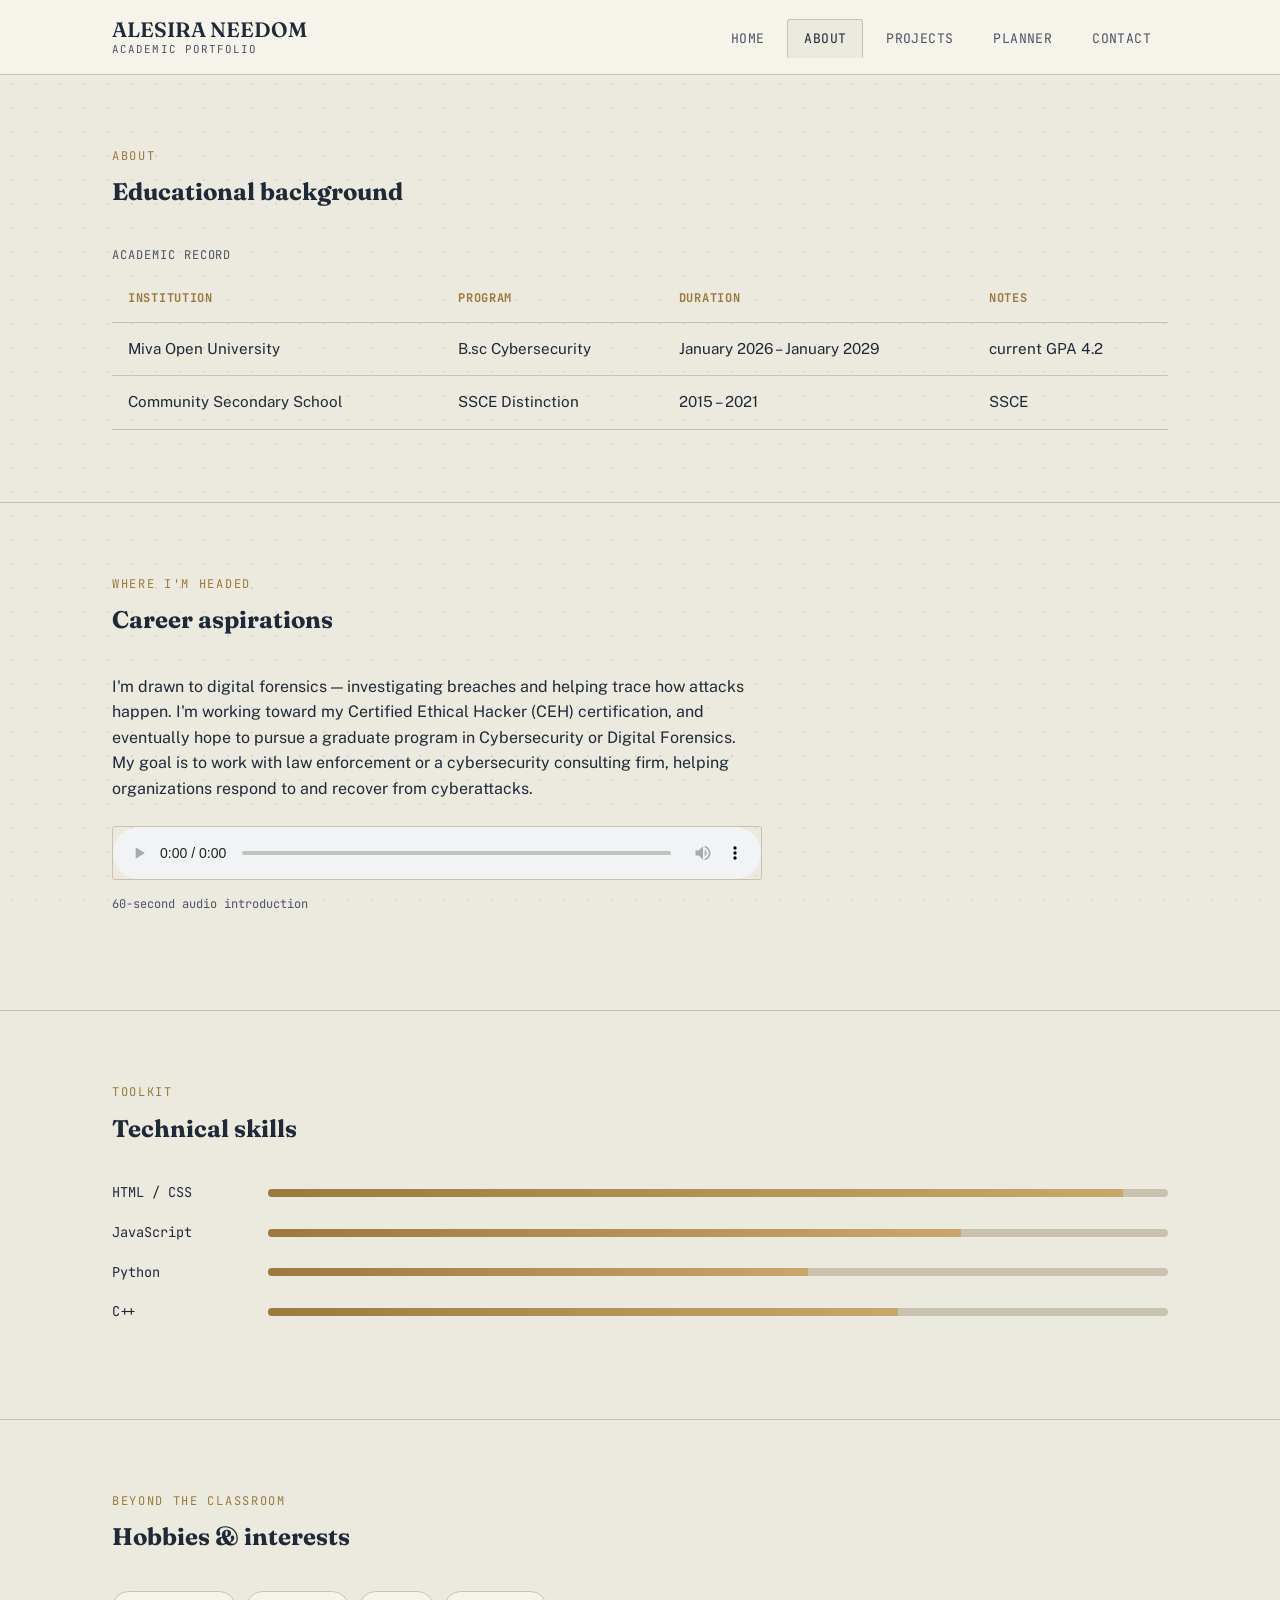
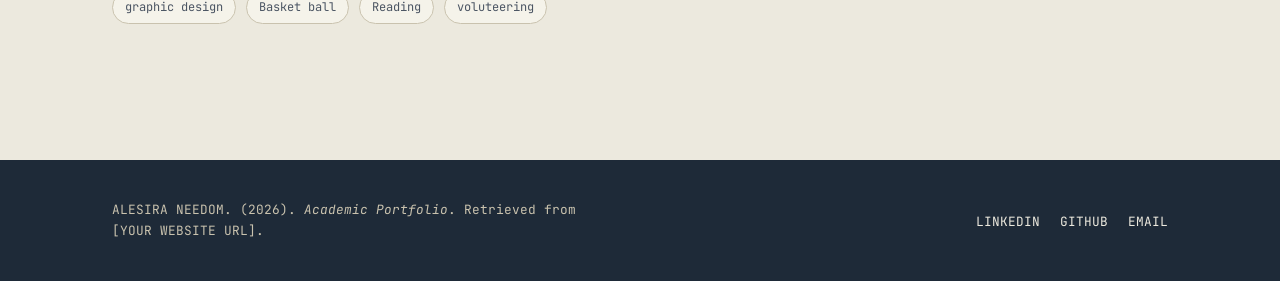
==== about.html @ df94f777 "website uploaded files" ====
<!DOCTYPE html>
<html lang="en">
<head>
<meta charset="UTF-8">
<meta name="viewport" content="width=device-width, initial-scale=1.0">
<title>About — ALESIRA NEEDOM</title>
<meta name="description" content="Educational background, career aspirations, technical skills, and interests of ALESIRA NEEDOM.">
<link rel="preconnect" href="https://fonts.googleapis.com">
<link href="https://fonts.googleapis.com/css2?family=Fraunces:opsz,wght@9..144,500;9..144,600&family=Public+Sans:wght@400;500;600&family=JetBrains+Mono:wght@400;500&display=swap" rel="stylesheet">
<link rel="stylesheet" href="css/style.css">
</head>
<body>

<header class="site-header">
  <div class="header-inner">
    <a href="index.html" class="brand">
      <span class="brand-name">ALESIRA NEEDOM</span>
      <span class="brand-tag">Academic Portfolio</span>
    </a>
    <nav class="site-nav" aria-label="Primary">
      <button class="nav-toggle" aria-expanded="false" aria-controls="nav-list" aria-label="Toggle navigation menu">
        <span></span><span></span><span></span>
      </button>
      <ul id="nav-list" class="nav-list">
        <li><a href="index.html">Home</a></li>
        <li><a href="about.html">About</a></li>
        <li><a href="projects.html">Projects</a></li>
        <li><a href="planner.html">Planner</a></li>
        <li><a href="contact.html">Contact</a></li>
      </ul>
    </nav>
  </div>
</header>

<main>
  <section>
    <div class="wrap">
      <div class="section-head">
        <span class="eyebrow">About</span>
        <h1>Educational background</h1>
      </div>
      <table>
        <caption>Academic record</caption>
        <thead>
          <tr>
            <th scope="col">Institution</th>
            <th scope="col">Program</th>
            <th scope="col">Duration</th>
            <th scope="col">Notes</th>
          </tr>
        </thead>
        <tbody>
          <tr>
            <td>Miva Open University</td>
            <td>B.sc Cybersecurity</td>
            <td>January 2026 – January 2029</td>
            <td>current GPA 4.2</td>
          </tr>
          <tr>
            <td>Community Secondary School</td>
            <td>SSCE Distinction</td>
            <td>2015 – 2021</td>
            <td>SSCE</td>
          </tr>
          </tr>
        </tbody>
      </table>
    </div>
  </section>

  <section>
    <div class="wrap">
      <div class="section-head">
        <span class="eyebrow">Where I'm headed</span>
        <h2>Career aspirations</h2>
      </div>
      <p style="max-width: 65ch;">
        I'm drawn to digital forensics — investigating breaches and helping trace how attacks happen. I'm working toward my Certified Ethical Hacker (CEH) certification, 
        and eventually hope to pursue a graduate program in Cybersecurity or Digital Forensics. 
        My goal is to work with law enforcement or a cybersecurity consulting firm, helping organizations respond to and recover from cyberattacks.
      </p>
      <div class="media-block" style="max-width: 65ch;">
        <audio controls>
          <source src="c:\Users\NEEDOM ALESIRA\OneDrive\Documents\Sound Recordings\Recording (2).m4a" type="audio/mpeg">
        </audio>
        <p class="media-caption">60-second audio introduction</p>
      </div>
    </div>
  </section>

  <section>
    <div class="wrap">
      <div class="section-head">
        <span class="eyebrow">Toolkit</span>
        <h2>Technical skills</h2>
      </div>
      <div class="skills-list">
        <div class="skill-row">
          <span class="skill-name">HTML / CSS</span>
          <div class="skill-track"><div class="skill-fill" style="width: 95%;"></div></div>
        </div>
        <div class="skill-row">
          <span class="skill-name">JavaScript</span>
          <div class="skill-track"><div class="skill-fill" style="width: 77%;"></div></div>
        </div>
        <div class="skill-row">
          <span class="skill-name">Python</span>
          <div class="skill-track"><div class="skill-fill" style="width: 60%;"></div></div>
        </div>
        <div class="skill-row">
          <span class="skill-name">C++</span>
          <div class="skill-track"><div class="skill-fill" style="width: 70%;"></div></div>
        </div>
      </div>
      <p style="margin-top: 24px; font-family: var(--font-mono); font-size: 0.8rem; color: var(--slate);"></p>
    </div>
  </section>

  <section>
    <div class="wrap">
      <div class="section-head">
        <span class="eyebrow">Beyond the classroom</span>
        <h2>Hobbies &amp; interests</h2>
      </div>
      <div class="chip-row">
        <span class="chip">graphic design</span>
        <span class="chip">Basket ball</span>
        <span class="chip">Reading</span>
        <span class="chip">voluteering</span>
      </div>
    </div>
  </section>
</main>

<footer class="site-footer">
  <div class="wrap footer-inner">
    <p class="citation">
      ALESIRA NEEDOM. (<span id="year"></span>). <em>Academic Portfolio</em>. Retrieved from [YOUR WEBSITE URL].
    </p>
    <ul class="footer-links">
      <li><a href="http://www.linkedin.com/in/alesira-needom">LinkedIn</a></li>
      <li><a href="https://github.com/alesira-nee219">GitHub</a></li>
      <li><a href="mailto:a.needom7508@miva.edu.ng">Email</a></li>
    </ul>
  </div>
</footer>

<script src="js/main.js"></script>
</body>
</html>
---- css/style.css ----
/* =========================================================
   ACADEMIC PORTFOLIO — STYLESHEET
   Palette:  Ink #1E2A38 | Paper #ECE9DE | Brass #9C7A3C
             Crimson #7A2E2E | Slate #4B5563 | Line #C9C2AE
   Type:     Display  — 'Fraunces'      (headlines)
             Body     — 'Public Sans'   (copy)
             Utility  — 'JetBrains Mono' (labels, data, code)
   ========================================================= */

:root {
  --ink: #1E2A38;
  --paper: #ECE9DE;
  --paper-raised: #F5F3EA;
  --brass: #9C7A3C;
  --brass-light: #C9A768;
  --crimson: #7A2E2E;
  --slate: #4B5563;
  --line: #C9C2AE;

  --font-display: 'Fraunces', Georgia, serif;
  --font-body: 'Public Sans', -apple-system, BlinkMacSystemFont, sans-serif;
  --font-mono: 'JetBrains Mono', 'Courier New', monospace;

  --radius: 3px;
  --max-width: 1120px;
  --transition: 220ms ease;
}

/* ---------- Reset ---------- */
*, *::before, *::after { box-sizing: border-box; }
html { scroll-behavior: smooth; }
body {
  margin: 0;
  background-color: var(--paper);
  color: var(--ink);
  font-family: var(--font-body);
  font-size: 16px;
  line-height: 1.6;
  position: relative;
}

/* Notebook dot-grid background — signature texture */
body::before {
  content: "";
  position: fixed;
  inset: 0;
  background-image: radial-gradient(circle, rgba(30,42,56,0.10) 1px, transparent 1px);
  background-size: 24px 24px;
  pointer-events: none;
  z-index: 0;
}

img { max-width: 100%; display: block; }
a { color: var(--brass); text-decoration: none; }
a:hover { text-decoration: underline; }
ul { list-style: none; margin: 0; padding: 0; }
h1, h2, h3, h4 { font-family: var(--font-display); color: var(--ink); line-height: 1.15; margin: 0 0 0.5em; }
p { margin: 0 0 1em; }

:focus-visible {
  outline: 2px solid var(--brass);
  outline-offset: 3px;
}

.eyebrow {
  font-family: var(--font-mono);
  font-size: 0.75rem;
  letter-spacing: 0.14em;
  text-transform: uppercase;
  color: var(--brass);
  display: block;
  margin-bottom: 0.75rem;
}

.wrap {
  max-width: var(--max-width);
  margin: 0 auto;
  padding: 0 32px;
  position: relative;
  z-index: 1;
}

section { padding: 72px 0; border-bottom: 1px solid var(--line); }
section:last-of-type { border-bottom: none; }

.btn {
  display: inline-block;
  font-family: var(--font-mono);
  font-size: 0.85rem;
  letter-spacing: 0.04em;
  text-transform: uppercase;
  padding: 12px 24px;
  border-radius: var(--radius);
  border: 1px solid var(--ink);
  transition: background var(--transition), color var(--transition), transform var(--transition);
}
.btn:hover { text-decoration: none; transform: translateY(-2px); }
.btn-primary { background: var(--ink); color: var(--paper-raised); }
.btn-primary:hover { background: var(--brass); border-color: var(--brass); color: var(--ink); }
.btn-ghost { background: transparent; color: var(--ink); }
.btn-ghost:hover { background: var(--ink); color: var(--paper-raised); }

/* ---------- Header / Binder-tab navigation ---------- */
.site-header {
  position: sticky;
  top: 0;
  z-index: 50;
  background: var(--paper-raised);
  border-bottom: 1px solid var(--line);
}
.header-inner {
  max-width: var(--max-width);
  margin: 0 auto;
  padding: 18px 32px;
  display: flex;
  align-items: center;
  justify-content: space-between;
}
.brand { display: flex; flex-direction: column; line-height: 1.2; }
.brand-name { font-family: var(--font-display); font-size: 1.3rem; font-weight: 600; color: var(--ink); }
.brand-tag { font-family: var(--font-mono); font-size: 0.68rem; letter-spacing: 0.1em; text-transform: uppercase; color: var(--slate); }
.brand:hover { text-decoration: none; }

.nav-toggle {
  display: none;
  flex-direction: column;
  gap: 5px;
  background: none;
  border: none;
  cursor: pointer;
  padding: 6px;
}
.nav-toggle span { width: 24px; height: 2px; background: var(--ink); }

.nav-list { display: flex; gap: 6px; }
.nav-list a {
  font-family: var(--font-mono);
  font-size: 0.82rem;
  letter-spacing: 0.03em;
  text-transform: uppercase;
  color: var(--slate);
  padding: 10px 16px;
  border: 1px solid transparent;
  border-bottom: none;
  border-radius: var(--radius) var(--radius) 0 0;
  position: relative;
  top: 1px;
}
.nav-list a:hover { color: var(--ink); text-decoration: none; border-color: var(--line); }
.nav-list a.active {
  color: var(--ink);
  background: var(--paper);
  border-color: var(--line);
  border-bottom: 1px solid var(--paper);
}

/* ---------- Hero ---------- */
.hero { padding: 88px 0 64px; border-bottom: 1px solid var(--line); }
.hero-grid {
  display: grid;
  grid-template-columns: 1.2fr 0.8fr;
  gap: 48px;
  align-items: center;
}
.hero h1 { font-size: clamp(2.4rem, 5vw, 4rem); font-weight: 600; }
.hero .lede { font-size: 1.1rem; color: var(--slate); max-width: 46ch; }
.hero-actions { display: flex; gap: 14px; margin-top: 28px; flex-wrap: wrap; }

.hero-portrait { position: relative; justify-self: center; }
.portrait-frame {
  width: 280px;
  height: 280px;
  border-radius: 50%;
  overflow: hidden;
  border: 4px solid var(--paper-raised);
  box-shadow: 0 0 0 1px var(--line);
}
.portrait-frame img { width: 100%; height: 100%; object-fit: cover; }

/* Wax-seal badge — signature element */
.seal {
  position: absolute;
  bottom: -6px;
  right: -6px;
  width: 84px;
  height: 84px;
  border-radius: 50%;
  background: radial-gradient(circle at 35% 30%, var(--brass-light), var(--brass) 70%);
  display: flex;
  align-items: center;
  justify-content: center;
  font-family: var(--font-display);
  font-weight: 600;
  font-size: 1.3rem;
  color: var(--paper-raised);
  box-shadow: 0 4px 10px rgba(30,42,56,0.35);
  transform: rotate(-8deg);
  border: 2px solid rgba(255,255,255,0.4);
  animation: spin 2s linear infinite;
}

@keyframes spin{
  from{
    transform:rotate(0deg);
  }
  to {
    transform: rotate(360deg);
  }
}


/* ---------- Stat strip ---------- */
.stats { display: grid; grid-template-columns: repeat(4, 1fr); gap: 1px; background: var(--line); border: 1px solid var(--line); }
.stat-card { background: var(--paper-raised); padding: 28px 20px; text-align: center; }
.stat-number { font-family: var(--font-mono); font-size: 2rem; color: var(--brass); display: block; }
.stat-label { font-family: var(--font-mono); font-size: 0.72rem; letter-spacing: 0.08em; text-transform: uppercase; color: var(--slate); }

/* ---------- Generic section heading ---------- */
.section-head { max-width: 60ch; margin-bottom: 40px; }

/* ---------- Tables (education / office hours) ---------- */
table { width: 100%; border-collapse: collapse; font-size: 0.95rem; }
caption { text-align: left; font-family: var(--font-mono); font-size: 0.75rem; text-transform: uppercase; letter-spacing: 0.08em; color: var(--slate); margin-bottom: 10px; }
th, td { text-align: left; padding: 14px 16px; border-bottom: 1px solid var(--line); }
th { font-family: var(--font-mono); font-size: 0.75rem; text-transform: uppercase; letter-spacing: 0.06em; color: var(--brass); }

/* ---------- Skill bars ---------- */
.skills-list { display: flex; flex-direction: column; gap: 18px; }
.skill-row { display: grid; grid-template-columns: 140px 1fr; align-items: center; gap: 16px; }
.skill-name { font-family: var(--font-mono); font-size: 0.85rem; }
.skill-track { height: 8px; background: var(--line); border-radius: 4px; overflow: hidden; }
.skill-fill { height: 100%; background: linear-gradient(90deg, var(--brass), var(--brass-light)); }

/* ---------- Tag chips ---------- */
.chip-row { display: flex; flex-wrap: wrap; gap: 10px; }
.chip {
  font-family: var(--font-mono);
  font-size: 0.75rem;
  padding: 6px 12px;
  border: 1px solid var(--line);
  border-radius: 100px;
  color: var(--slate);
  background: var(--paper-raised);
}

/* ---------- Cards grid (hobbies, projects) ---------- */
.grid-3 { display: grid; grid-template-columns: repeat(3, 1fr); gap: 28px; }
.card {
  background: var(--paper-raised);
  border: 1px solid var(--line);
  border-radius: var(--radius);
  overflow: hidden;
  transition: transform var(--transition), box-shadow var(--transition);
}
.card:hover { transform: translateY(-4px); box-shadow: 0 12px 24px rgba(30,42,56,0.12); }
.card-body { padding: 24px; }
.card h3 { font-size: 1.15rem; margin-bottom: 8px; }
.card-media { border-bottom: 1px solid var(--line); }
.card-links { display: flex; gap: 16px; margin-top: 16px; font-family: var(--font-mono); font-size: 0.82rem; }

/* ---------- Audio / video multimedia ---------- */
.media-block { margin: 24px 0; }
audio, video { width: 100%; border-radius: var(--radius); border: 1px solid var(--line); }
.media-caption { font-family: var(--font-mono); font-size: 0.75rem; color: var(--slate); margin-top: 8px; }

/* ---------- Planner ---------- */
.planner-form {
  display: grid;
  grid-template-columns: 2fr 1fr 1fr auto;
  gap: 12px;
  background: var(--paper-raised);
  border: 1px solid var(--line);
  padding: 20px;
  border-radius: var(--radius);
}
.planner-filters { display: flex; gap: 8px; margin: 24px 0; }
.filter-btn {
  font-family: var(--font-mono);
  font-size: 0.78rem;
  text-transform: uppercase;
  padding: 8px 16px;
  border: 1px solid var(--line);
  background: var(--paper-raised);
  border-radius: 100px;
  cursor: pointer;
  color: var(--slate);
}
.filter-btn.active { background: var(--ink); color: var(--paper-raised); border-color: var(--ink); }

.task-list { display: flex; flex-direction: column; gap: 10px; }
.task-item {
  display: flex;
  align-items: center;
  gap: 14px;
  background: var(--paper-raised);
  border: 1px solid var(--line);
  border-left: 4px solid var(--brass);
  padding: 14px 18px;
  border-radius: var(--radius);
}
.task-item.completed { border-left-color: var(--slate); opacity: 0.6; }
.task-item.completed .task-title { text-decoration: line-through; }
.task-check {
  width: 20px; height: 20px;
  border: 2px solid var(--ink);
  border-radius: 50%;
  cursor: pointer;
  flex-shrink: 0;
  background: transparent;
  position: relative;
}
.task-item.completed .task-check { background: var(--ink); }
.task-item.completed .task-check::after {
  content: "";
  position: absolute; left: 5px; top: 1px;
  width: 6px; height: 10px;
  border: solid var(--paper-raised);
  border-width: 0 2px 2px 0;
  transform: rotate(45deg);
}
.task-title { flex: 1; }
.task-meta { font-family: var(--font-mono); font-size: 0.72rem; color: var(--slate); text-transform: uppercase; }
.task-delete {
  background: none; border: none; cursor: pointer;
  color: var(--crimson); font-family: var(--font-mono); font-size: 0.78rem; text-transform: uppercase;
}
.empty-state { font-family: var(--font-mono); font-size: 0.85rem; color: var(--slate); padding: 24px; text-align: center; border: 1px dashed var(--line); border-radius: var(--radius); }

/* ---------- Forms (contact) ---------- */
.form-grid { display: grid; grid-template-columns: 1fr 1fr; gap: 20px; }
.form-field { display: flex; flex-direction: column; gap: 6px; }
.form-field.full { grid-column: 1 / -1; }
label { font-family: var(--font-mono); font-size: 0.75rem; text-transform: uppercase; letter-spacing: 0.05em; color: var(--slate); }
input, textarea {
  font-family: var(--font-body);
  font-size: 1rem;
  padding: 12px 14px;
  border: 1px solid var(--line);
  border-radius: var(--radius);
  background: var(--paper-raised);
  color: var(--ink);
}
textarea { resize: vertical; min-height: 120px; }
input:focus, textarea:focus { border-color: var(--brass); }
input.error, textarea.error { border-color: var(--crimson); }
.error-msg { font-family: var(--font-mono); font-size: 0.72rem; color: var(--crimson); min-height: 16px; }
.form-status {
  margin-top: 20px; padding: 14px 18px; border-radius: var(--radius);
  font-family: var(--font-mono); font-size: 0.85rem; display: none;
}
.form-status.success { display: block; background: rgba(156,122,60,0.15); border: 1px solid var(--brass); color: var(--ink); }
.form-status.failure { display: block; background: rgba(122,46,46,0.1); border: 1px solid var(--crimson); color: var(--crimson); }

.contact-info { display: grid; grid-template-columns: repeat(3, 1fr); gap: 24px; margin-top: 48px; }
.contact-info .card-body { text-align: center; }

/* ---------- Footer ---------- */
.site-footer { background: var(--ink); color: var(--paper); padding: 40px 0; margin-top: 64px; }
.footer-inner { display: flex; justify-content: space-between; align-items: center; flex-wrap: wrap; gap: 16px; }
.citation { font-family: var(--font-mono); font-size: 0.8rem; color: #C9C2AE; max-width: 60ch; margin: 0; }
.footer-links { display: flex; gap: 20px; }
.footer-links a { color: var(--paper); font-family: var(--font-mono); font-size: 0.8rem; text-transform: uppercase; }

/* ---------- Scroll reveal ---------- */
.reveal { opacity: 0; transform: translateY(16px); transition: opacity 600ms ease, transform 600ms ease; }
.reveal.is-visible { opacity: 1; transform: translateY(0); }

/* ---------- Responsive ---------- */
@media (max-width: 860px) {
  .hero-grid { grid-template-columns: 1fr; text-align: center; }
  .hero-portrait { order: -1; }
  .hero-actions { justify-content: center; }
  .stats { grid-template-columns: repeat(2, 1fr); }
  .grid-3 { grid-template-columns: 1fr; }
  .form-grid { grid-template-columns: 1fr; }
  .contact-info { grid-template-columns: 1fr; }
  .planner-form { grid-template-columns: 1fr; }
}

@media (max-width: 720px) {
  .nav-toggle { display: flex; }
  .nav-list {
    position: absolute;
    top: 100%; left: 0; right: 0;
    flex-direction: column;
    background: var(--paper-raised);
    border-bottom: 1px solid var(--line);
    display: none;
    padding: 8px 32px 16px;
  }
  .nav-list.open { display: flex; }
  .nav-list a { border-radius: var(--radius); }
}

@media (prefers-reduced-motion: reduce) {
  * { transition: none !important; scroll-behavior: auto !important; }
  .reveal { opacity: 1; transform: none; }
}
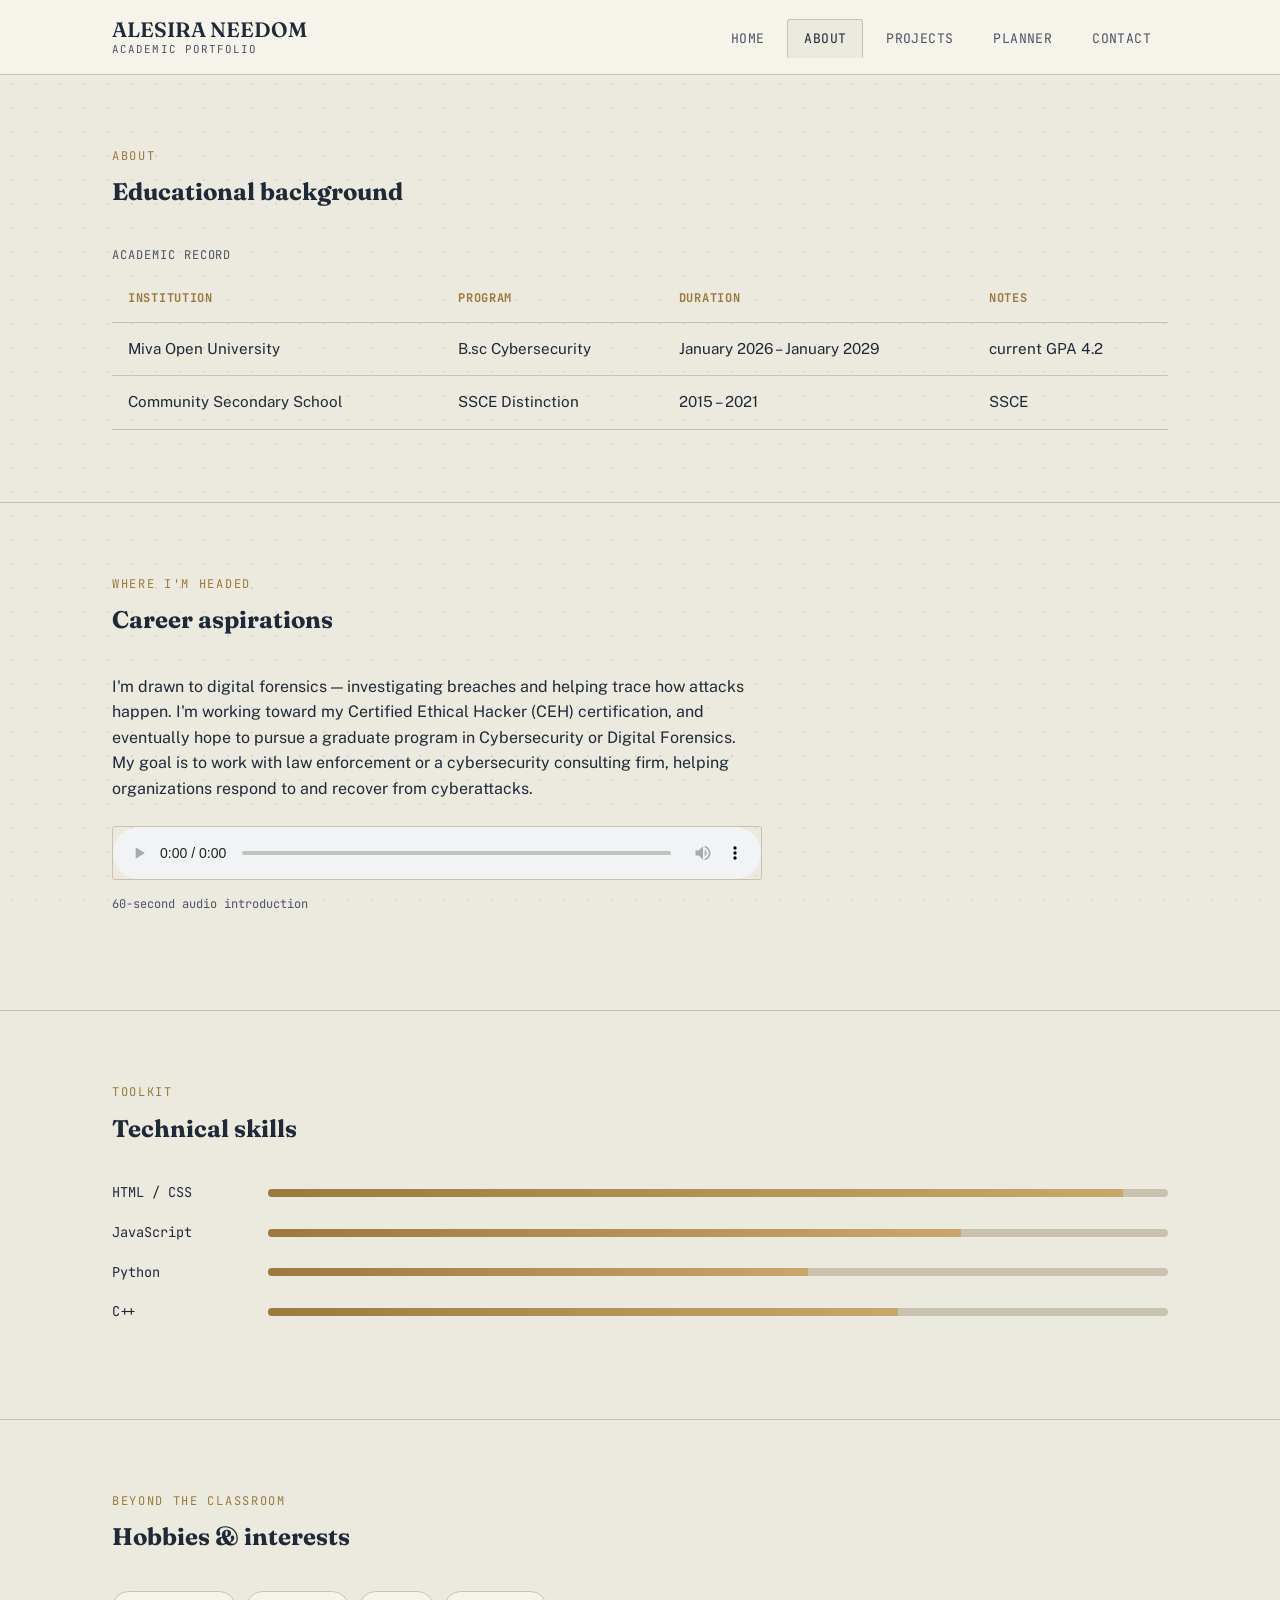
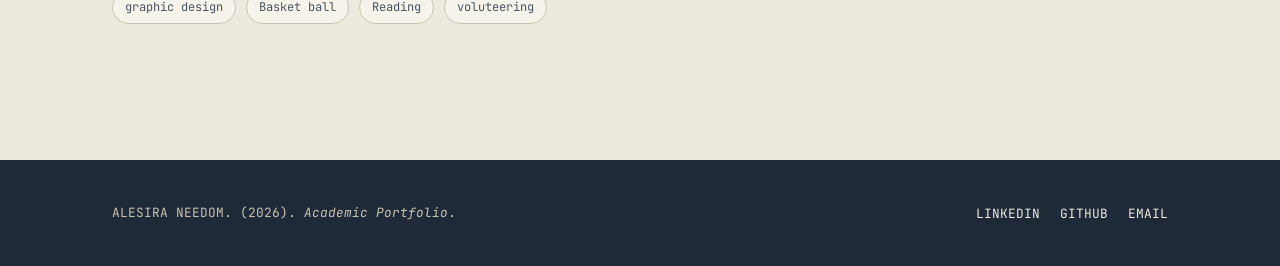
==== commit 910d273a: "Update about.html" ====
--- a/about.html
+++ b/about.html
@@ -135,7 +135,7 @@
 <footer class="site-footer">
   <div class="wrap footer-inner">
     <p class="citation">
-      ALESIRA NEEDOM. (<span id="year"></span>). <em>Academic Portfolio</em>. Retrieved from [YOUR WEBSITE URL].
+      ALESIRA NEEDOM. (<span id="year"></span>). <em>Academic Portfolio</em>.
     </p>
     <ul class="footer-links">
       <li><a href="http://www.linkedin.com/in/alesira-needom">LinkedIn</a></li>
